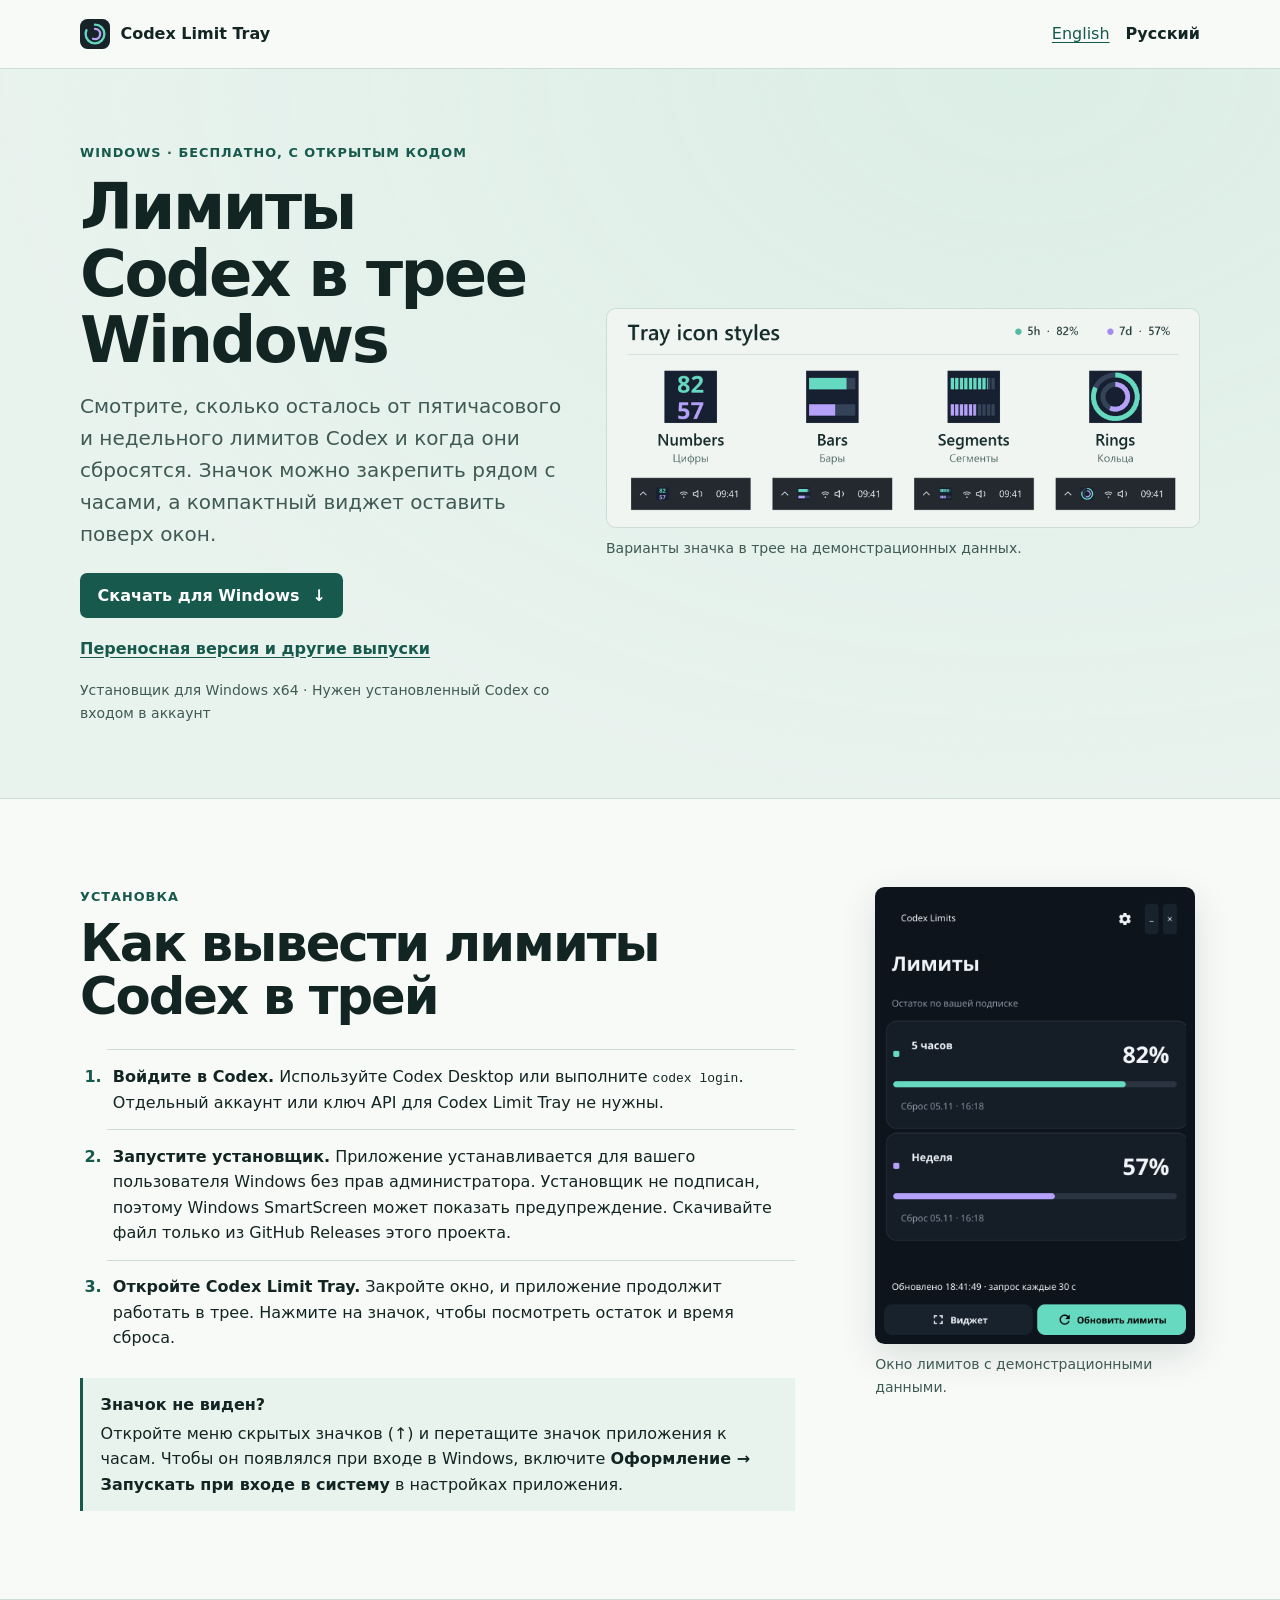
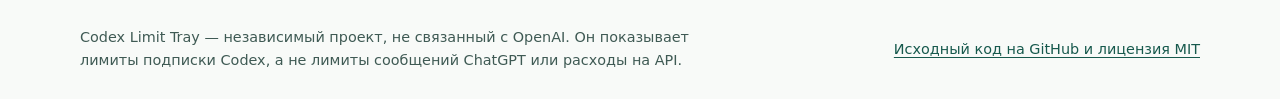
==== docs/ru/index.html @ 395089de "docs: add bilingual GitHub Pages site" ====
<!doctype html>
<html lang="ru">
<head>
  <meta charset="utf-8">
  <meta name="viewport" content="width=device-width, initial-scale=1">
  <title>Лимиты Codex в трее Windows | Codex Limit Tray</title>
  <meta name="description" content="Как вывести остаток пятичасового и недельного лимитов Codex в трей Windows. Скачать Codex Limit Tray и настроить приложение за три шага.">
  <meta property="og:type" content="website">
  <meta property="og:title" content="Codex Limit Tray — лимиты Codex в трее Windows">
  <meta property="og:image" content="https://dmialexpro.github.io/codex-limit-tray/images/tray-modes.png">
  <link rel="canonical" href="https://dmialexpro.github.io/codex-limit-tray/ru/">
  <link rel="alternate" hreflang="en" href="https://dmialexpro.github.io/codex-limit-tray/">
  <link rel="alternate" hreflang="ru" href="https://dmialexpro.github.io/codex-limit-tray/ru/">
  <link rel="alternate" hreflang="x-default" href="https://dmialexpro.github.io/codex-limit-tray/">
  <link rel="icon" href="../tray.svg" type="image/svg+xml">
  <link rel="stylesheet" href="../pages.css">
</head>
<body>
  <header class="site-header wrap">
    <a class="brand" href="./"><img src="../tray.svg" width="30" height="30" alt="">Codex Limit Tray</a>
    <nav class="languages" aria-label="Язык">
      <a href="../" lang="en" hreflang="en">English</a>
      <a href="./" aria-current="page">Русский</a>
    </nav>
  </header>

  <main>
    <section class="hero">
      <div class="wrap hero-layout">
        <div>
          <p class="eyebrow">Windows · Бесплатно, с открытым кодом</p>
          <h1>Лимиты Codex в трее Windows</h1>
          <p class="intro">Смотрите, сколько осталось от пятичасового и недельного лимитов Codex и когда они сбросятся. Значок можно закрепить рядом с часами, а компактный виджет оставить поверх окон.</p>
          <div class="actions">
            <a class="button" href="https://github.com/DmiAlexPRO/codex-limit-tray/releases/latest/download/CodexLimitTray-windows-x64-Setup.exe">Скачать для Windows <span aria-hidden="true">↓</span></a>
            <a href="https://github.com/DmiAlexPRO/codex-limit-tray/releases">Переносная версия и другие выпуски</a>
          </div>
          <p class="requirement">Установщик для Windows x64 · Нужен установленный Codex со входом в аккаунт</p>
        </div>

        <figure class="tray-preview">
          <a href="../images/tray-modes.png" aria-label="Открыть скриншот трея в полном размере">
            <img src="../images/tray-modes.png" width="1840" height="680" fetchpriority="high" alt="Четыре стиля значка в трее: цифры, полосы, сегменты и кольца. На примере осталось 82% на пять часов и 57% на неделю.">
          </a>
          <figcaption>Варианты значка в трее на демонстрационных данных.</figcaption>
        </figure>
      </div>
    </section>

    <section class="setup wrap" aria-labelledby="setup-title">
      <div>
        <p class="eyebrow">Установка</p>
        <h2 id="setup-title">Как вывести лимиты Codex в трей</h2>
        <ol class="steps">
          <li><strong>Войдите в Codex.</strong> Используйте Codex Desktop или выполните <code>codex login</code>. Отдельный аккаунт или ключ API для Codex Limit Tray не нужны.</li>
          <li><strong>Запустите установщик.</strong> Приложение устанавливается для вашего пользователя Windows без прав администратора. Установщик не подписан, поэтому Windows SmartScreen может показать предупреждение. Скачивайте файл только из GitHub Releases этого проекта.</li>
          <li><strong>Откройте Codex Limit Tray.</strong> Закройте окно, и приложение продолжит работать в трее. Нажмите на значок, чтобы посмотреть остаток и время сброса.</li>
        </ol>
        <aside class="tip">
          <h3>Значок не виден?</h3>
          <p>Откройте меню скрытых значков (↑) и перетащите значок приложения к часам. Чтобы он появлялся при входе в Windows, включите <strong>Оформление → Запускать при входе в систему</strong> в настройках приложения.</p>
        </aside>
      </div>
      <figure class="app-preview">
        <a href="../images/main-dark.png" aria-label="Открыть скриншот окна лимитов в полном размере">
          <img src="../images/main-dark.png" width="420" height="600" loading="lazy" alt="Окно Codex Limit Tray в тёмной теме. Для каждого лимита показаны остаток в процентах и время сброса.">
        </a>
        <figcaption>Окно лимитов с демонстрационными данными.</figcaption>
      </figure>
    </section>
  </main>

  <footer class="site-footer">
    <div class="wrap">
      <p>Codex Limit Tray — независимый проект, не связанный с OpenAI. Он показывает лимиты подписки Codex, а не лимиты сообщений ChatGPT или расходы на API.</p>
      <a href="https://github.com/DmiAlexPRO/codex-limit-tray">Исходный код на GitHub и лицензия MIT</a>
    </div>
  </footer>
</body>
</html>
---- docs/pages.css ----
:root {
  color-scheme: light;
  --paper: #f8faf8;
  --ink: #122522;
  --muted: #3f5a54;
  --accent: #17594d;
  --rule: #cedcd6;
  --mint: #e9f3ee;
  font: 100%/1.6 system-ui, sans-serif;
  color: var(--ink);
  background: var(--paper);
}

*, *::before, *::after { box-sizing: border-box; }
body, figure, p, h1, h2, h3 { margin: 0; }
img { display: block; max-width: 100%; height: auto; }
a { color: var(--accent); text-underline-offset: .2em; }
a:hover { text-decoration-thickness: .13em; }
:focus-visible { outline: 3px solid var(--accent); outline-offset: 4px; }

.wrap { width: min(70rem, calc(100% - clamp(2rem, 8vw, 7rem))); margin-inline: auto; }
.site-header, .site-footer .wrap { display: flex; flex-wrap: wrap; align-items: center; justify-content: space-between; gap: .75rem 1.5rem; }
.site-header { padding-block: .75rem; }
.brand, .languages a { display: inline-flex; gap: .65rem; align-items: center; min-height: 2.75rem; }
.brand { color: var(--ink); font-weight: 750; text-decoration: none; }
.languages { display: flex; gap: 1rem; }
.languages [aria-current] { color: var(--ink); font-weight: 700; text-decoration: none; }

.hero {
  border-block: 1px solid var(--rule);
  background: radial-gradient(ellipse at 80% 0%, #dceee6, transparent 72%), var(--mint);
  padding-block: clamp(2.5rem, 5.8vw, 4.75rem);
}
.eyebrow { color: var(--accent); font-size: .8rem; font-weight: 750; letter-spacing: .08em; text-transform: uppercase; }
h1, h2 { line-height: 1.04; letter-spacing: -.04em; text-wrap: balance; }
h1 { font-size: clamp(2.5rem, 6vw, 5rem); max-width: 16ch; margin-block: .65rem 1rem; }
.intro { max-width: 55ch; color: var(--muted); font-size: clamp(1.06rem, 2vw, 1.25rem); }
.actions { display: flex; flex-wrap: wrap; align-items: center; gap: .55rem 1.25rem; margin-top: 1.45rem; }
.actions a { display: inline-flex; align-items: center; min-height: 2.75rem; font-weight: 650; }
.button { gap: .8rem; background: var(--accent); color: white; border-radius: .45rem; padding: .6rem 1.1rem; text-decoration: none; transition: background-color 150ms; }
.button:hover { background: #113f37; }
.requirement, figcaption { color: var(--muted); font-size: .875rem; }
.requirement { margin-top: .55rem; }
.tray-preview { margin-top: clamp(1.55rem, 4vw, 3rem); }
figure a { display: block; border-radius: .6rem; }
figure img { border-radius: inherit; }
.tray-preview a { border: 1px solid var(--rule); }
figcaption { margin-top: .55rem; }

.setup { display: grid; grid-template-columns: 1fr minmax(14rem, 29%); gap: clamp(2rem, 7vw, 5rem); align-items: start; padding-block: clamp(3rem, 7vw, 5.5rem); }
h2 { font-size: clamp(2rem, 4vw, 3.2rem); margin-block: .55rem 1.65rem; }
.steps { padding-left: 1.7rem; margin: 0; }
.steps li { border-top: 1px solid var(--rule); padding: .85rem 0 .85rem .35rem; }
.steps li::marker { color: var(--accent); font-weight: 750; }
.tip { border-left: 3px solid var(--accent); background: var(--mint); margin-top: .85rem; padding: .85rem 1.1rem; }
.tip h3 { font-size: 1rem; margin-bottom: .2rem; }
.app-preview { max-width: 20rem; }
.app-preview a { box-shadow: 0 12px 36px #12252221; }
.app-preview img { width: 100%; }
.site-footer { border-top: 1px solid var(--rule); padding-block: 1.65rem; color: var(--muted); font-size: .9rem; }
.site-footer p { max-width: 67ch; }

@media (min-width: 65rem) {
  .hero-layout { display: grid; grid-template-columns: .9fr 1.1fr; align-items: center; gap: 2.5rem; }
  h1 { font-size: clamp(3.55rem, 5vw, 4.7rem); }
  .tray-preview { margin-top: 0; }
}

@media (max-width: 44rem) {
  .setup { grid-template-columns: 1fr; }
}

@media (prefers-reduced-motion: reduce) {
  .button { transition: none; }
}
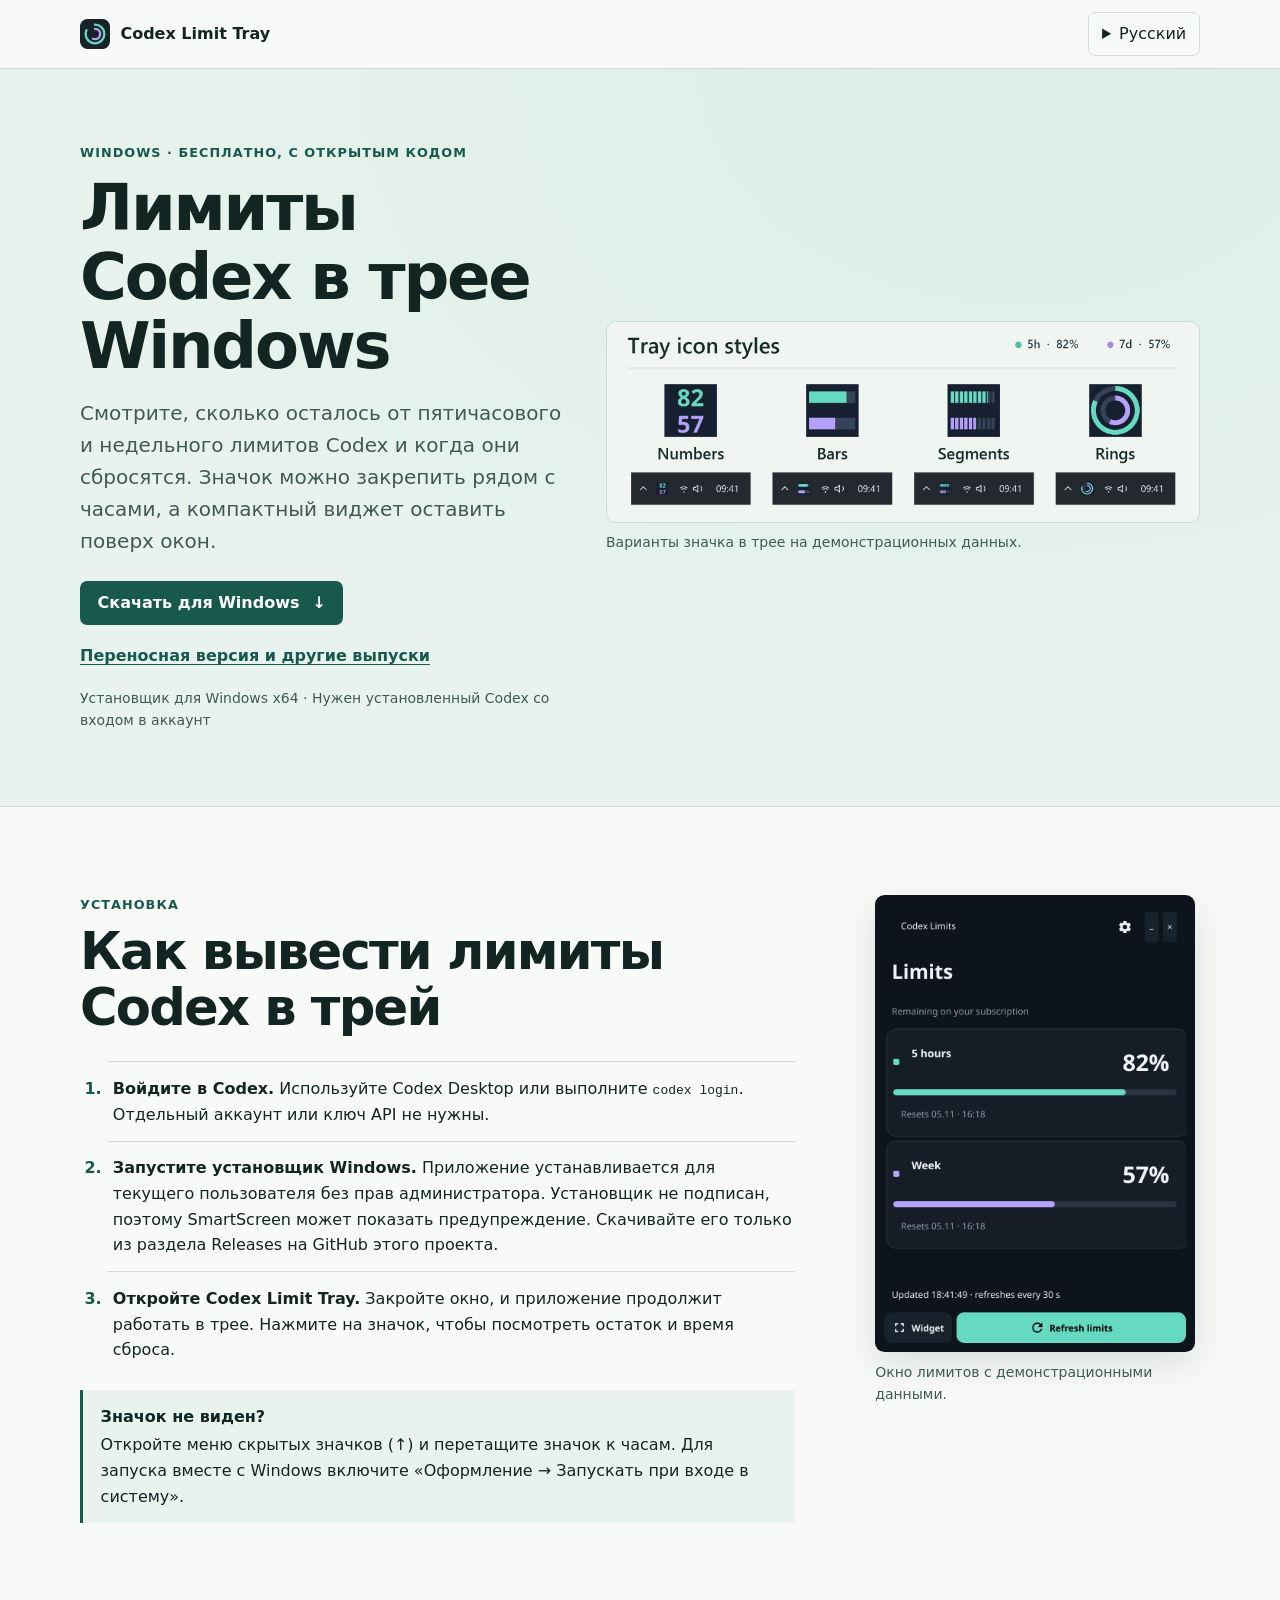
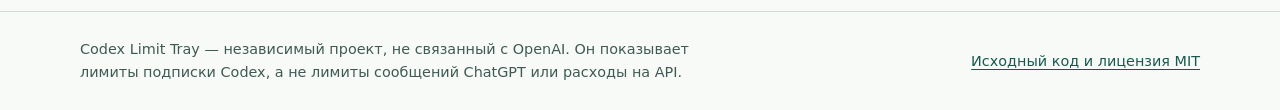
==== commit 1bcff3b4: "feat: localize the website and add Czech and Korean" ====
--- a/docs/ru/index.html
+++ b/docs/ru/index.html
@@ -1,16 +1,27 @@
 <!doctype html>
+<!-- Generated by scripts/build-pages.py. Edit scripts/pages/ instead. -->
 <html lang="ru">
 <head>
   <meta charset="utf-8">
   <meta name="viewport" content="width=device-width, initial-scale=1">
   <title>Лимиты Codex в трее Windows | Codex Limit Tray</title>
-  <meta name="description" content="Как вывести остаток пятичасового и недельного лимитов Codex в трей Windows. Скачать Codex Limit Tray и настроить приложение за три шага.">
+  <meta name="description" content="Смотрите, сколько осталось от пятичасового и недельного лимитов Codex и когда они сбросятся. Значок можно закрепить рядом с часами, а компактный виджет оставить поверх окон.">
   <meta property="og:type" content="website">
-  <meta property="og:title" content="Codex Limit Tray — лимиты Codex в трее Windows">
-  <meta property="og:image" content="https://dmialexpro.github.io/codex-limit-tray/images/tray-modes.png">
+  <meta property="og:title" content="Лимиты Codex в трее Windows | Codex Limit Tray">
+  <meta property="og:description" content="Смотрите, сколько осталось от пятичасового и недельного лимитов Codex и когда они сбросятся. Значок можно закрепить рядом с часами, а компактный виджет оставить поверх окон.">
+  <meta property="og:image" content="https://dmialexpro.github.io/codex-limit-tray/images/tray-modes.en.png">
   <link rel="canonical" href="https://dmialexpro.github.io/codex-limit-tray/ru/">
   <link rel="alternate" hreflang="en" href="https://dmialexpro.github.io/codex-limit-tray/">
+  <link rel="alternate" hreflang="es" href="https://dmialexpro.github.io/codex-limit-tray/es/">
+  <link rel="alternate" hreflang="zh-Hans" href="https://dmialexpro.github.io/codex-limit-tray/zh/">
   <link rel="alternate" hreflang="ru" href="https://dmialexpro.github.io/codex-limit-tray/ru/">
+  <link rel="alternate" hreflang="it" href="https://dmialexpro.github.io/codex-limit-tray/it/">
+  <link rel="alternate" hreflang="de" href="https://dmialexpro.github.io/codex-limit-tray/de/">
+  <link rel="alternate" hreflang="uk" href="https://dmialexpro.github.io/codex-limit-tray/uk/">
+  <link rel="alternate" hreflang="kk" href="https://dmialexpro.github.io/codex-limit-tray/kk/">
+  <link rel="alternate" hreflang="pl" href="https://dmialexpro.github.io/codex-limit-tray/pl/">
+  <link rel="alternate" hreflang="cs" href="https://dmialexpro.github.io/codex-limit-tray/cs/">
+  <link rel="alternate" hreflang="ko" href="https://dmialexpro.github.io/codex-limit-tray/ko/">
   <link rel="alternate" hreflang="x-default" href="https://dmialexpro.github.io/codex-limit-tray/">
   <link rel="icon" href="../tray.svg" type="image/svg+xml">
   <link rel="stylesheet" href="../pages.css">
@@ -18,10 +29,24 @@
 <body>
   <header class="site-header wrap">
     <a class="brand" href="./"><img src="../tray.svg" width="30" height="30" alt="">Codex Limit Tray</a>
-    <nav class="languages" aria-label="Язык">
-      <a href="../" lang="en" hreflang="en">English</a>
-      <a href="./" aria-current="page">Русский</a>
-    </nav>
+    <details class="languages">
+      <summary aria-label="Язык: Русский">Русский</summary>
+      <nav aria-label="Язык">
+        <ul>
+          <li><a href="../" lang="en" hreflang="en">English</a></li>
+          <li><a href="../es/" lang="es" hreflang="es">Español</a></li>
+          <li><a href="../zh/" lang="zh-Hans" hreflang="zh-Hans">简体中文</a></li>
+          <li><a href="../ru/" lang="ru" hreflang="ru" aria-current="page">Русский</a></li>
+          <li><a href="../it/" lang="it" hreflang="it">Italiano</a></li>
+          <li><a href="../de/" lang="de" hreflang="de">Deutsch</a></li>
+          <li><a href="../uk/" lang="uk" hreflang="uk">Українська</a></li>
+          <li><a href="../kk/" lang="kk" hreflang="kk">Қазақша</a></li>
+          <li><a href="../pl/" lang="pl" hreflang="pl">Polski</a></li>
+          <li><a href="../cs/" lang="cs" hreflang="cs">Čeština</a></li>
+          <li><a href="../ko/" lang="ko" hreflang="ko">한국어</a></li>
+        </ul>
+      </nav>
+    </details>
   </header>
 
   <main>
@@ -37,10 +62,9 @@
           </div>
           <p class="requirement">Установщик для Windows x64 · Нужен установленный Codex со входом в аккаунт</p>
         </div>
-
         <figure class="tray-preview">
-          <a href="../images/tray-modes.png" aria-label="Открыть скриншот трея в полном размере">
-            <img src="../images/tray-modes.png" width="1840" height="680" fetchpriority="high" alt="Четыре стиля значка в трее: цифры, полосы, сегменты и кольца. На примере осталось 82% на пять часов и 57% на неделю.">
+          <a href="../images/tray-modes.en.png">
+            <img src="../images/tray-modes.en.png" width="1840" height="620" fetchpriority="high" alt="Четыре стиля значка: цифры, полосы, сегменты и кольца. В примере осталось 82% пятичасового лимита и 57% недельного.">
           </a>
           <figcaption>Варианты значка в трее на демонстрационных данных.</figcaption>
         </figure>
@@ -52,18 +76,18 @@
         <p class="eyebrow">Установка</p>
         <h2 id="setup-title">Как вывести лимиты Codex в трей</h2>
         <ol class="steps">
-          <li><strong>Войдите в Codex.</strong> Используйте Codex Desktop или выполните <code>codex login</code>. Отдельный аккаунт или ключ API для Codex Limit Tray не нужны.</li>
-          <li><strong>Запустите установщик.</strong> Приложение устанавливается для вашего пользователя Windows без прав администратора. Установщик не подписан, поэтому Windows SmartScreen может показать предупреждение. Скачивайте файл только из GitHub Releases этого проекта.</li>
+          <li><strong>Войдите в Codex.</strong> Используйте Codex Desktop или выполните <code>codex login</code>. Отдельный аккаунт или ключ API не нужны.</li>
+          <li><strong>Запустите установщик Windows.</strong> Приложение устанавливается для текущего пользователя без прав администратора. Установщик не подписан, поэтому SmartScreen может показать предупреждение. Скачивайте его только из раздела Releases на GitHub этого проекта.</li>
           <li><strong>Откройте Codex Limit Tray.</strong> Закройте окно, и приложение продолжит работать в трее. Нажмите на значок, чтобы посмотреть остаток и время сброса.</li>
         </ol>
         <aside class="tip">
           <h3>Значок не виден?</h3>
-          <p>Откройте меню скрытых значков (↑) и перетащите значок приложения к часам. Чтобы он появлялся при входе в Windows, включите <strong>Оформление → Запускать при входе в систему</strong> в настройках приложения.</p>
+          <p>Откройте меню скрытых значков (↑) и перетащите значок к часам. Для запуска вместе с Windows включите «Оформление → Запускать при входе в систему».</p>
         </aside>
       </div>
       <figure class="app-preview">
-        <a href="../images/main-dark.png" aria-label="Открыть скриншот окна лимитов в полном размере">
-          <img src="../images/main-dark.png" width="420" height="600" loading="lazy" alt="Окно Codex Limit Tray в тёмной теме. Для каждого лимита показаны остаток в процентах и время сброса.">
+        <a href="../images/main-dark.en.png">
+          <img src="../images/main-dark.en.png" width="420" height="600" loading="lazy" alt="Окно в тёмной теме показывает остаток в процентах и время сброса каждого лимита.">
         </a>
         <figcaption>Окно лимитов с демонстрационными данными.</figcaption>
       </figure>
@@ -73,7 +97,7 @@
   <footer class="site-footer">
     <div class="wrap">
       <p>Codex Limit Tray — независимый проект, не связанный с OpenAI. Он показывает лимиты подписки Codex, а не лимиты сообщений ChatGPT или расходы на API.</p>
-      <a href="https://github.com/DmiAlexPRO/codex-limit-tray">Исходный код на GitHub и лицензия MIT</a>
+      <a href="https://github.com/DmiAlexPRO/codex-limit-tray">Исходный код и лицензия MIT</a>
     </div>
   </footer>
 </body>
--- a/docs/pages.css
+++ b/docs/pages.css
@@ -21,10 +21,14 @@
 .wrap { width: min(70rem, calc(100% - clamp(2rem, 8vw, 7rem))); margin-inline: auto; }
 .site-header, .site-footer .wrap { display: flex; flex-wrap: wrap; align-items: center; justify-content: space-between; gap: .75rem 1.5rem; }
 .site-header { padding-block: .75rem; }
-.brand, .languages a { display: inline-flex; gap: .65rem; align-items: center; min-height: 2.75rem; }
-.brand { color: var(--ink); font-weight: 750; text-decoration: none; }
-.languages { display: flex; gap: 1rem; }
-.languages [aria-current] { color: var(--ink); font-weight: 700; text-decoration: none; }
+.brand { display: inline-flex; gap: .65rem; align-items: center; min-height: 2.75rem; color: var(--ink); font-weight: 750; text-decoration: none; }
+.languages { position: relative; z-index: 1; margin-inline-start: auto; }
+.languages summary { min-height: 2.75rem; padding: .5rem .8rem; border: 1px solid var(--rule); border-radius: .45rem; cursor: pointer; }
+.languages ul { position: absolute; inset-inline-end: 0; min-width: 11rem; max-height: 65vh; overflow-y: auto; margin: .3rem 0 0; padding: .25rem; list-style: none; background: var(--paper); border: 1px solid var(--rule); border-radius: .5rem; box-shadow: 0 8px 20px #12252221; }
+.languages a { display: block; padding: .6rem .75rem; border-radius: .25rem; text-decoration: none; }
+.languages a:hover, .languages [aria-current] { background: var(--mint); }
+.languages a:focus-visible { outline-offset: -3px; }
+.languages [aria-current] { font-weight: 750; }
 
 .hero {
   border-block: 1px solid var(--rule);
@@ -32,7 +36,7 @@
   padding-block: clamp(2.5rem, 5.8vw, 4.75rem);
 }
 .eyebrow { color: var(--accent); font-size: .8rem; font-weight: 750; letter-spacing: .08em; text-transform: uppercase; }
-h1, h2 { line-height: 1.04; letter-spacing: -.04em; text-wrap: balance; }
+h1, h2 { line-height: 1.08; letter-spacing: -.035em; text-wrap: balance; overflow-wrap: anywhere; }
 h1 { font-size: clamp(2.5rem, 6vw, 5rem); max-width: 16ch; margin-block: .65rem 1rem; }
 .intro { max-width: 55ch; color: var(--muted); font-size: clamp(1.06rem, 2vw, 1.25rem); }
 .actions { display: flex; flex-wrap: wrap; align-items: center; gap: .55rem 1.25rem; margin-top: 1.45rem; }
@@ -61,7 +65,7 @@
 .site-footer p { max-width: 67ch; }
 
 @media (min-width: 65rem) {
-  .hero-layout { display: grid; grid-template-columns: .9fr 1.1fr; align-items: center; gap: 2.5rem; }
+  .hero-layout { display: grid; grid-template-columns: minmax(0, .9fr) minmax(0, 1.1fr); align-items: center; gap: 2.5rem; }
   h1 { font-size: clamp(3.55rem, 5vw, 4.7rem); }
   .tray-preview { margin-top: 0; }
 }
